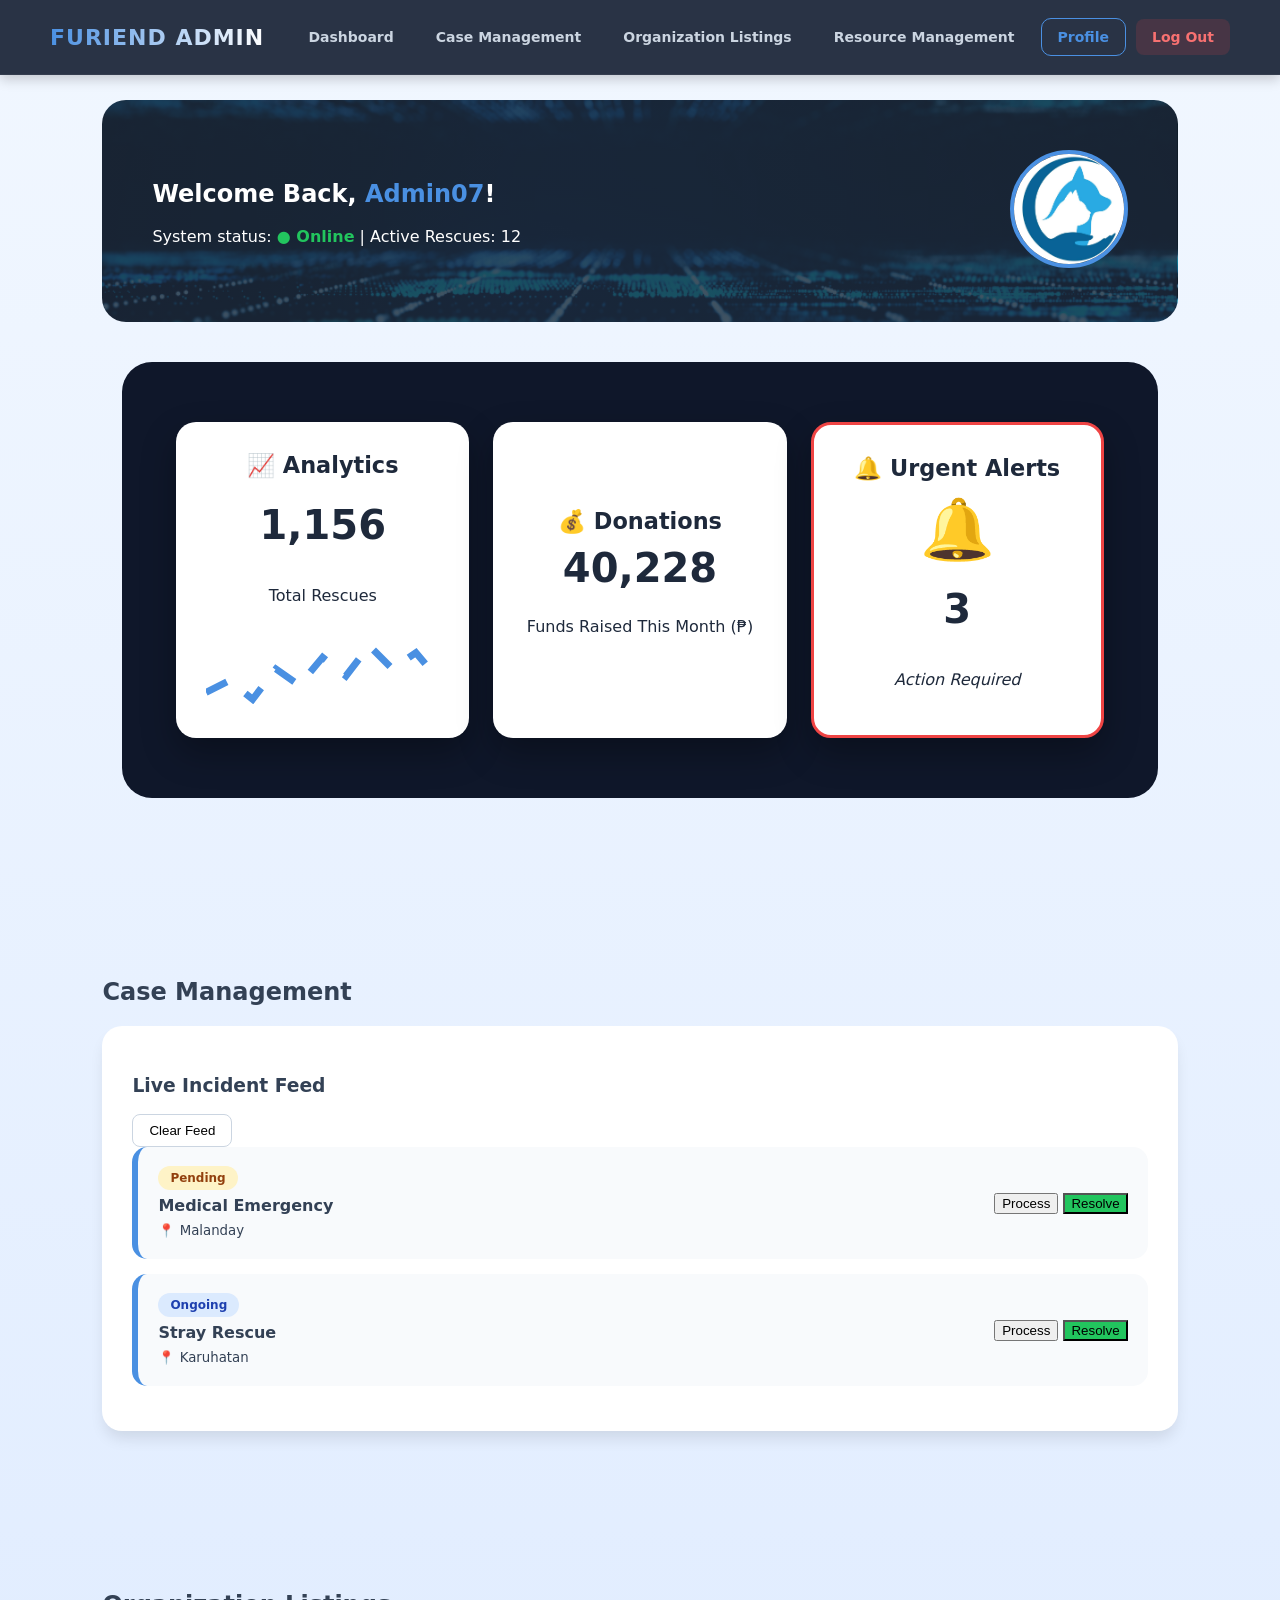
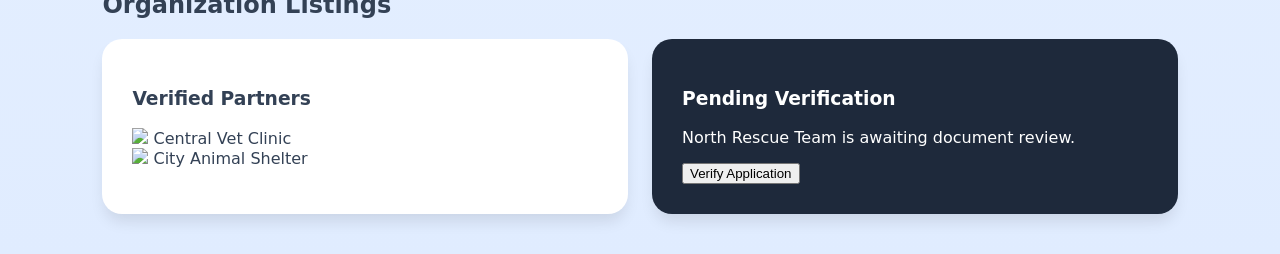
==== Furiend/admin.html @ 3857cb43 "Add files via upload" ====
<!DOCTYPE html>
<html lang="en">
<head>
    <meta charset="UTF-8">
    <meta name="viewport" content="width=device-width, initial-scale=1.0">
    <title>Furiend | Admin Dashboard</title>
  
    <link rel="stylesheet" href="demostyle.css">
    <link rel="stylesheet" href="adminstyle.css">
</head>
<body>

<nav id="navbar">
    <div class="logo">FURIEND ADMIN</div>

    <div class="nav-links">
        <a href="#dashboard">Dashboard</a>
        <a href="#cases">Case Management</a>
        <a href="#org">Organization Listings</a>
        <a href="#resources">Resource Management</a>
        <a onclick="openModal()" class="profile-btn">Profile</a>
        <a href="index.html" class="logout">Log Out</a>
    </div>
</nav>

<section id="dashboard" class="animate-fade">
    
    <div class="admin-hero" style="background-image: linear-gradient(rgba(30, 41, 59, 0.8), rgba(30, 41, 59, 0.8)), url('Media/hero.png'); background-size: cover; background-position: center;">
        <div class="hero-text">
          
            <h1>Welcome Back, <span style="color: var(--primary);">Admin07</span>!</h1>
            <p>System status: <span class="status-indicator">● Online</span> | Active Rescues: 12</p>
        </div>
        <div class="hero-avatar">
      
            <img src="Media/logo.jpg" alt="Admin Avatar">
        </div>
    </div>


 <div class="admin-stats-container">
    <div class="grid admin-stats-grid">
        
        <!-- Analytics Card -->
        <div class="card stat-card pro-card float-anim" style="--accent: #4a90e2;">
            <div class="pro-card-header">
                <h2>📈 Analytics</h2>
            </div>
            <div class="stat-number" data-target="1284">0</div>
            <p>Total Rescues</p>
            <div class="analytics-graph">
                <svg viewBox="0 0 100 30">
                    <path class="graph-path-infinite" d="M0,25 L10,20 L20,28 L30,15 L40,22 L50,10 L60,18 L70,5 L80,15 L90,8 L100,20" fill="none" stroke="var(--accent)" stroke-width="3"/>
                </svg>
            </div>
        </div>
        
        <!-- Donations Card (Fixed Animation) -->
        <div class="card stat-card pro-card centered-content" style="--accent: #facc15;">
            <div class="particle-box">
                <span class="hollow-yellow"></span>
                <span class="hollow-yellow"></span>
                <span class="hollow-yellow"></span>
                <span class="hollow-yellow"></span>
                <span class="hollow-yellow"></span>
            </div>
            <div class="pro-card-header">
                <h2>💰 Donations</h2>
            </div>
            <div class="stat-number" data-target="45200">0</div>
            <p>Funds Raised This Month (₱)</p>
        </div>
        
        <!-- Alerts Card -->
        <div class="card stat-card pro-card alert-active pulse-red" onclick="location.href='#cases'" style="--accent: #ef4444;">
            <div class="pro-card-header">
                <h2>🔔 Urgent Alerts</h2>
            </div>
            <div class="bell-box">
                <div class="ringing-bell">🔔</div>
            </div>
            <div class="stat-number" data-target="3">0</div>
            <p><i>Action Required</i></p>
        </div>
        
    </div>
</div>
</section>

<section id="cases" class="animate-fade">
    <div class="section-header">
        <h2>Case Management</h2>
    </div>
    <div class="card">
        <div class="card-title-bar">
            <h3>Live Incident Feed</h3>
            <button class="btn-outline" onclick="clearReports()">Clear Feed</button>
        </div>
        <div id="reportList">
            <!-- Reports injected via adminscript.js -->
        </div>
    </div>
</section>

<section id="org" class="animate-fade">
    <h2>Organization Listings</h2>
    <div class="grid">
        <div class="card">
            <h3>Verified Partners</h3>
            <div class="partner-list">
                <div class="partner-item">
                    <img src="Media/placeholder.jpg" class="partner-img">
                    <span>Central Vet Clinic</span>
                </div>
                <div class="partner-item">
                    <img src="Media/placeholder.jpg" class="partner-img">
                    <span>City Animal Shelter</span>
                </div>
            </div>
        </div>
        <div class="card dark-card">
            <h3>Pending Verification</h3>
            <p>North Rescue Team is awaiting document review.</p>
            <button class="btn">Verify Application</button>
        </div>
    </div>
</section>

<div class="modal" id="adminProfileModal">
    <div class="modal-content animate-fade">
        <h2>Admin Settings</h2>
        <div class="modal-body">
            <label>Full Name</label>
            <input type="text" value="Juan Dela Cruz">
            <label>Admin Access Level</label>
            <input type="text" value="Super Administrator" disabled>
        </div>
        <div class="modal-footer">
            <button class="btn" onclick="closeAdminModal()">Save</button>
            <button class="btn-text" onclick="closeAdminModal()">Cancel</button>
        </div>
    </div>
</div>

<div id="profileModal" class="modal">
    <div class="modal-content">
        <h2>Admin Profile</h2>

        <h4>Organization Info</h4>
        <input type="text" value="Furiend Admin" style="width:100%;padding:10px;margin:10px 0;">

        <h4>Settings</h4>
        <label><input type="checkbox" checked> Enable Alerts</label><br>
        <label><input type="checkbox"> Email Notifications</label>

        <br><br>
        <button class="btn" onclick="closeModal()">Close</button>
    </div>
</div>

<script src="adminscript.js"></script>
</body>
</html>
---- Furiend/demostyle.css ----
:root {
            --primary-blue: #4a90e2; 
            --dim-blue: #1e293b; 
            --light-blue: #f0f7ff;
            --border-blue: #d1e3f8;
            --text-dark: #334155;
            --text-muted: #64748b;
            --white: #ffffff;
            --bg-mono-blue: #f1f7ff; 
            --success-green: #22c55e;
            --warning-amber: #f59e0b;
        }

        html { scroll-behavior: smooth; scroll-padding-top: 80px; }

        body {
            margin: 0;
            font-family: 'Inter', system-ui, -apple-system, sans-serif;
            background: linear-gradient(180deg, var(--bg-mono-blue) 0%, #e0ecff 100%);
            color: var(--text-dark);
        }

        nav {
            display: flex; justify-content: space-between; align-items: center;
            padding: 0 5%; height: 80px; background: var(--dim-blue);
            position: fixed; width: 100%; top: 0; z-index: 2000; box-sizing: border-box;
        }
        .brand { display: flex; flex-direction: column; }
        .logo-main { font-size: 24px; font-weight: 800; color: var(--white); letter-spacing: 1px; line-height: 1; }
        .logo-sub { font-size: 10px; color: var(--primary-blue); font-weight: 700; text-transform: uppercase; letter-spacing: 2px; }

        .nav-links { display: flex; gap: 10px; align-items: center; }
        .nav-links a {
            padding: 10px 15px; text-decoration: none;
            color: #cbd5e1; font-weight: 600; font-size: 13px; transition: 0.3s; border-radius: 8px;
        }
        .nav-links a:hover { color: var(--white); background: rgba(255, 255, 255, 0.05); }
        .profile-trigger { color: var(--primary-blue) !important; cursor: pointer; border: 1px solid var(--primary-blue); }

        .hero-slider {
            margin-top: 80px; height: 450px;
            position: relative; overflow: hidden;
            display: flex; align-items: center; justify-content: center;
        }
        .hero-slide {
            position: absolute; top: 0; left: 0; width: 100%; height: 100%;
            background-size: cover; background-position: center;
            opacity: 0; transition: opacity 1.2s ease-in-out;
            display: flex; align-items: center; justify-content: center;
        }
        .hero-slide.active { opacity: 1; }
        .hero-slide::after {
            content: ''; position: absolute; top: 0; left: 0; width: 100%; height: 100%;
            background: rgba(255, 255, 255, 0.4);
        }
        .hero-content { position: relative; z-index: 5; text-align: center; }
        .hero-content h1 { font-size: 48px; color: var(--dim-blue); font-weight: 900; margin: 0; }

        .action-grid {
            display: grid; grid-template-columns: repeat(4, 1fr);
            gap: 20px; width: 90%; max-width: 1200px;
            margin: -60px auto 60px; position: relative; z-index: 100;
        }
        .a-card {
            background: var(--white); border-radius: 20px; padding: 25px;
            box-shadow: 0 15px 35px rgba(0,0,0,0.08); border: 1px solid var(--border-blue);
            text-align: center; text-decoration: none; color: inherit; transition: 0.4s;
        }
        .a-card:hover { transform: translateY(-10px); border-color: var(--primary-blue); box-shadow: 0 10px 30px rgba(74, 144, 226, 0.3); }

        .carousel-section {
    background-color: var(--dim-blue); /* Or #1e293b to match your nav */
    padding: 60px 0;
    color: white; /* This makes your H2 and text white automatically */
}

.carousel-section h2 {
    color: white !important; /* Forces the title to be white on the dark bg */
}
        .carousel-container { display: flex; justify-content: center; align-items: center; position: relative; }
        .carousel-track-wrapper { width: 500px; }
        .carousel-track { display: flex; transition: 0.6s cubic-bezier(0.23, 1, 0.32, 1); }
        
        .slide { 
            min-width: 460px; margin: 0 20px; background: var(--white); 
            border-radius: 25px; opacity: 0.3; transform: scale(0.8); transition: 0.5s; overflow: hidden;
            box-shadow: 0 10px 30px rgba(0,0,0,0.05);
        }
        .slide.active { opacity: 1; transform: scale(1); box-shadow: 0 20px 50px rgba(0,0,0,0.15); }
        
        .slide-header { padding: 15px 20px; display: flex; align-items: center; gap: 15px; border-bottom: 1px solid #f1f5f9; }
        .pfp-container { width: 45px; height: 45px; border-radius: 50%; overflow: hidden; border: 2px solid var(--primary-blue); }
        .pfp-container img { width: 100%; height: 100%; object-fit: cover; }
        
        .slide-img-main { width: 100%; height: 320px; object-fit: cover; }
        .slide-content { padding: 20px; font-size: 14px; color: var(--text-dark); min-height: 100px; }
        
        .social-bar { display: flex; justify-content: space-around; padding: 15px; border-top: 1px solid #f1f5f9; }
        .social-btn { background: none; border: none; color: var(--text-muted); font-weight: 700; cursor: pointer; font-size: 13px; }
        .social-btn:hover { color: var(--primary-blue); }
        .side-btn {
    position: absolute;
    top: 50%;
    transform: translateY(-50%);
    background: rgba(255, 255, 255, 0.1); /* Subtle glass effect */
    border: 1px solid rgba(255, 255, 255, 0.3);
    width: 50px;
    height: 50px;
    border-radius: 50%;
    cursor: pointer;
    z-index: 10;
    
    /* The Arrow Color */
    color: white; 
    font-size: 24px;
    display: flex;
    align-items: center;
    justify-content: center;
    transition: all 0.3s ease;
}

.side-btn:hover {
    background: white;
    color: var(--dim-blue); /* Flips colors when you hover */
}

        .section-container { padding: 80px 10%; }
        .flex-grid { display: grid; grid-template-columns: 1.2fr 0.8fr; gap: 30px; }
        .ui-card { background: var(--white); padding: 30px; border-radius: 25px; border: 1px solid var(--border-blue); box-shadow: 0 10px 20px rgba(0,0,0,0.03); }
        .input-field { width: 100%; padding: 12px; border: 2px solid var(--border-blue); border-radius: 12px; margin: 10px 0; box-sizing: border-box; font-family: inherit; }
        .btn-main { background: var(--primary-blue); color: white; border: none; padding: 15px 30px; border-radius: 50px; font-weight: 700; cursor: pointer; transition: 0.3s; }

        .report-history-item { display: flex; gap: 15px; padding: 15px; border-radius: 15px; background: rgba(255,255,255,0.05); border: 1px solid rgba(255,255,255,0.1); margin-bottom: 12px; align-items: center; }
        .history-thumb { width: 65px; height: 65px; border-radius: 12px; background-size: cover; background-position: center; border: 1px solid var(--primary-blue); }
        .status-badge { font-size: 10px; padding: 4px 8px; border-radius: 20px; font-weight: 800; text-transform: uppercase; }
        .status-complete { background: var(--success-green); color: white; }
        .status-ongoing { background: var(--warning-amber); color: white; }

        .modal { display: none; position: fixed; top: 0; left: 0; width: 100%; height: 100%; background: rgba(30, 41, 59, 0.85); z-index: 3000; justify-content: center; align-items: center; }
        .modal-content { background: var(--white); width: 900px; height: 600px; border-radius: 30px; display: flex; overflow: hidden; animation: zoomIn 0.3s ease; }
        @keyframes zoomIn { from { transform: scale(0.9); opacity: 0; } to { transform: scale(1); opacity: 1; } }
        .modal-sidebar { width: 250px; background: var(--light-blue); padding: 30px; border-right: 1px solid var(--border-blue); }
        .modal-body { flex: 1; padding: 40px; overflow-y: auto; }
        .m-nav { padding: 12px 20px; cursor: pointer; border-radius: 12px; margin-bottom: 8px; font-weight: 600; color: var(--text-muted); font-size: 14px; }
        .m-nav.active { background: var(--primary-blue); color: white; }

        .file-upload-zone {
            border: 2px dashed var(--border-blue); border-radius: 15px;
            padding: 30px; text-align: center; background: var(--light-blue);
            cursor: pointer; margin: 10px 0; transition: 0.3s;
        }
        .file-upload-zone:hover { border-color: var(--primary-blue); background: #eef6ff; }
		
		 /* UPDATED LARGER NAVIGATION CARDS */
    .dir-big-nav {
        background: var(--white); 
        border: 2px solid var(--border-blue);
        width: 210px; /* Increased from 170px */
        height: 180px; /* Increased from 150px */
        border-radius: 40px; /* More rounded */
        display: flex; 
        flex-direction: column; 
        align-items: center; 
        justify-content: center;
        text-align: center; 
        cursor: pointer; 
        transition: 0.3s cubic-bezier(0.4, 0, 0.2, 1);
        box-shadow: 0 4px 10px rgba(0,0,0,0.05);
    }
    
    .dir-big-nav:hover {
        transform: translateY(-8px);
        border-color: var(--primary-blue);
        box-shadow: 0 15px 30px rgba(74,144,226,0.15);
    }

    .dir-big-nav.active { 
        background: var(--primary-blue); 
        color: white; 
        border-color: var(--primary-blue); 
        transform: translateY(-8px) scale(1.05); 
        box-shadow: 0 20px 40px rgba(74,144,226,0.3); 
    }

    /* RETAINED UTILITY STYLES */
    .emergency-detail { background: #fff; border-radius: 20px; padding: 20px; border: 1px solid var(--border-blue); cursor: pointer; margin-bottom: 10px; }
    .emergency-detail summary { font-weight: 800; font-size: 16px; color: var(--dim-blue); outline: none; list-style: none; display: flex; justify-content: space-between; align-items: center; }
    .emergency-detail summary::after { content: '▼'; font-size: 12px; opacity: 0.5; }
    .emergency-detail[open] summary::after { content: '▲'; }
    .emergency-inner { margin-top: 15px; padding-top: 15px; border-top: 1px solid #f1f5f9; }
    .adoption-card { background: var(--white); border-radius: 18px; border: 1px solid var(--border-blue); overflow: hidden; }
    .pet-img-placeholder { width: 100%; aspect-ratio: 1.1/1; background-size: cover; background-position: center; background-color: #eee; }
    .location-item { display: flex; align-items: center; gap: 15px; padding: 15px; background: var(--white); border-radius: 20px; border: 1px solid var(--border-blue); }
    .loc-img { width: 85px; height: 85px; border-radius: 15px; background-size: cover; border: 1px solid #eee; }
    .small-action-btn { background: var(--light-blue); color: var(--primary-blue); border: none; padding: 8px 14px; border-radius: 10px; font-size: 11px; font-weight: 700; cursor: pointer; }
    .small-label { font-weight: 700; font-size: 10px; color: var(--text-muted); margin-bottom: 5px; display: block; }
    .promise-box { background: #f8fafc; padding: 15px; border-radius: 12px; margin: 15px 0; border: 1px solid var(--border-blue); display: flex; gap: 10px; font-size: 12px; line-height: 1.4; }
	
	/* COMPONENT STYLING */
    .don-nav-card {
        background: var(--white); border: 2px solid var(--border-blue);
        width: 170px; height: 155px; border-radius: 35px;
        display: flex; flex-direction: column; align-items: center; justify-content: center;
        cursor: pointer; transition: 0.4s cubic-bezier(0.175, 0.885, 0.32, 1.275);
    }
    .don-nav-card .icon { font-size: 40px; margin-bottom: 10px; transition: 0.3s; }
    .don-nav-card .nav-text { font-weight: 800; font-size: 15px; color: var(--text-dark); line-height: 1.1; }
    
    .don-nav-card:hover { transform: translateY(-10px); border-color: var(--primary-blue); box-shadow: 0 15px 30px rgba(0,0,0,0.08); }
    .don-nav-card.active { background: var(--primary-blue); border-color: var(--primary-blue); transform: scale(1.05); }
    .don-nav-card.active .nav-text { color: white; }

    .form-badge { font-size: 10px; font-weight: 800; background: var(--light-blue); color: var(--primary-blue); padding: 4px 10px; border-radius: 10px; }
    .spec-comment-area { display: none; background: #fff5f5; border: 1.5px dashed #feb2b2; padding: 20px; border-radius: 20px; margin-bottom: 20px; animation: slideDown 0.3s; }
    .loader-circle { border: 4px solid #f3f3f3; border-top: 4px solid var(--primary-blue); border-radius: 50%; width: 50px; height: 50px; animation: spin 1s linear infinite; }
    @keyframes spin { 0% { transform: rotate(0deg); } 100% { transform: rotate(360deg); } }
	 /* COMPONENT SPECIFIC STYLES */
    .m-nav {
        padding: 14px 18px;
        border-radius: 15px;
        cursor: pointer;
        font-weight: 700;
        color: var(--text-muted);
        transition: 0.3s;
        margin-bottom: 5px;
        font-size: 14px;
    }
    .m-nav:hover { background: #f1f5f9; color: var(--primary-blue); }
    .m-nav.active { background: var(--primary-blue); color: white; box-shadow: 0 5px 15px rgba(59, 130, 246, 0.2); }

    .stat-card {
        background: #f8fafc;
        border: 1px solid var(--border-blue);
        padding: 15px;
        border-radius: 20px;
        text-align: center;
    }

    .skill-tag {
        background: var(--light-blue);
        color: var(--primary-blue);
        padding: 6px 12px;
        border-radius: 30px;
        font-size: 12px;
        font-weight: 800;
        border: 1px solid var(--border-blue);
    }

    .benefit-item {
        background: #f0fdf4;
        border: 1px solid #bbf7d0;
        padding: 12px;
        border-radius: 12px;
        font-size: 13px;
        font-weight: 600;
        color: #166534;
    }

    .setting-row {
        display: flex;
        justify-content: space-between;
        align-items: center;
        padding: 18px 0;
        border-bottom: 1px solid #f1f5f9;
    }

    .toggle-switch {
        width: 45px;
        height: 22px;
        cursor: pointer;
    }

    .btn-secondary {
        background: white;
        border: 2px solid var(--border-blue);
        padding: 12px;
        border-radius: 15px;
        font-weight: 800;
        cursor: pointer;
        transition: 0.3s;
    }
    .btn-secondary:hover { background: #f8fafc; }
	
	.adoption-grid {
    display: grid;
    grid-template-columns: repeat(auto-fill, minmax(200px, 1fr));
    gap: 20px;
    padding: 20px 0;
}

.adoption-card {
    background: white;
    border-radius: 15px;
    overflow: hidden;
    box-shadow: 0 4px 15px rgba(0,0,0,0.05);
    border: 1px solid #f0f0f0;
    transition: transform 0.3s ease;
}

.adoption-card:hover {
    transform: translateY(-5px);
}

.pet-img-placeholder {
    height: 150px;
    background-size: cover;
    background-position: center;
}

.phone-container {
    width: 300px;
    height: 600px;
    background: #111;
    border-radius: 40px;
    padding: 10px;
    border: 4px solid #333;
    position: relative;
    color: white;
}

.phone-screen {
    background: linear-gradient(to bottom, #1e293b, #0f172a);
    width: 100%;
    height: 100%;
    border-radius: 30px;
    display: flex;
    flex-direction: column;
    justify-content: space-around;
    align-items: center;
    padding: 40px 20px;
}

.caller-id h2 { margin: 10px 0 5px; }
.caller-id p { color: #94a3b8; font-family: monospace; }

.phone-icons {
    display: grid;
    grid-template-columns: repeat(3, 1fr);
    gap: 20px;
    width: 100%;
}

.icon-circle {
    display: flex;
    flex-direction: column;
    align-items: center;
    font-size: 24px;
    cursor: pointer;
}

.icon-circle small { font-size: 10px; margin-top: 5px; color: #94a3b8; }
.icon-circle.active { color: #22c55e; }

.end-call-btn {
    width: 65px;
    height: 65px;
    background: #ef4444;
    border: none;
    border-radius: 50%;
    color: white;
    font-size: 24px;
    cursor: pointer;
    transition: 0.3s;
}

.end-call-btn:hover { transform: scale(1.1); background: #dc2626; }

.phone-container {
    width: 320px;
    height: 600px;
    background: #000;
    border-radius: 45px;
    padding: 12px;
    box-shadow: 0 0 50px rgba(0,0,0,0.5);
    border: 4px solid #333;
}

.phone-screen {
    background: linear-gradient(180deg, #1e293b 0%, #0f172a 100%);
    width: 100%;
    height: 100%;
    border-radius: 35px;
    display: flex;
    flex-direction: column;
    justify-content: space-between;
    padding: 50px 20px;
    color: white;
    text-align: center;
}

/* Caller Profile Pic Area */
.pfp-ring {
    width: 90px;
    height: 90px;
    background: white;
    border-radius: 50%;
    margin: 0 auto 15px;
    overflow: hidden;
    display: flex;
    align-items: center;
    justify-content: center;
}
.pfp-ring img { width: 70%; height: auto; }

/* Grid of Icons */
.phone-icon-grid {
    display: grid;
    grid-template-columns: repeat(3, 1fr);
    gap: 30px 10px;
    margin-top: 20px;
}

.call-option {
    display: flex;
    flex-direction: column;
    align-items: center;
    gap: 8px;
    cursor: pointer;
}

.icon-circle {
    width: 55px;
    height: 55px;
    background: rgba(255, 255, 255, 0.1);
    border-radius: 50%;
    display: flex;
    align-items: center;
    justify-content: center;
    font-size: 22px;
    transition: 0.2s;
}

.call-option span {
    font-size: 11px;
    color: #94a3b8;
    text-transform: lowercase;
}

.call-option:hover .icon-circle {
    background: rgba(255, 255, 255, 0.2);
}

/* Video Toggle Highlight */
.active-green .icon-circle {
    background: #22c55e !important;
    color: white;
}

/* Red End Button */
.end-call-btn {
    background: #ef4444;
    color: white;
    border: none;
    width: 70px;
    height: 70px;
    border-radius: 50%;
    font-size: 28px;
    cursor: pointer;
    transition: 0.3s;
    box-shadow: 0 4px 15px rgba(239, 68, 68, 0.4);
}

.end-call-btn:hover {
    transform: scale(1.1);
    background: #dc2626;
}
.emergency-nav-container {
    display: flex;
    justify-content: center;
    gap: 20px;
    margin-bottom: 40px;
}

.emergency-btn {
    display: flex;
    align-items: center;
    gap: 15px;
    padding: 15px 25px;
    background: var(--white);
    border: 2px solid #e2e8f0;
    border-radius: 16px;
    cursor: pointer;
    transition: all 0.3s ease;
    width: 220px;
    text-align: left;
}

.emergency-btn .btn-icon {
    font-size: 24px;
    background: #f1f5f9;
    width: 50px;
    height: 50px;
    display: flex;
    align-items: center;
    justify-content: center;
    border-radius: 12px;
    transition: 0.3s;
}

.emergency-btn .btn-text strong {
    display: block;
    font-size: 16px;
    color: var(--dim-blue);
}

.emergency-btn .btn-text span {
    font-size: 12px;
    color: #64748b;
}

/* Hover Effect */
.emergency-btn:hover {
    border-color: var(--primary-blue);
    transform: translateY(-3px);
    box-shadow: 0 10px 20px rgba(0,0,0,0.05);
}

/* Active State (The Blue Look) */
.emergency-btn.active {
    border-color: var(--primary-blue);
    background: #f0f7ff;
    box-shadow: 0 10px 25px rgba(59, 130, 246, 0.1);
}

.emergency-btn.active .btn-icon {
    background: var(--primary-blue);
    color: white;
}

.emergency-btn.active .btn-text strong {
    color: var(--primary-blue);
}

.phone-container {
    width: 300px;
    height: 580px; /* Slightly shorter to ensure it fits screens */
    background: #000;
    border-radius: 45px;
    padding: 12px;
    border: 4px solid #333;
    display: flex;
    flex-direction: column;
}

/* Active states for the icons */
.call-option.active-green .icon-circle {
    background: #22c55e !important;
    color: white;
}

.call-option.active-blue .icon-circle {
    background: #3b82f6 !important;
    color: white;
}

.icon-circle {
    transition: all 0.2s ease; /* Makes the "light up" smooth */
}
#reporting .flex-grid {
    align-items: start; /* This is the "magic" line that stops the stretching */
}

/* Optional: Ensure the card has a nice internal flow */
.ui-card[style*="var(--dim-blue)"] {
    max-height: 500px; /* Adjust this to match your form's height */
    overflow-y: auto;  /* Adds a scrollbar if there are too many reports */
}
nav {
    display: flex;
    justify-content: space-between;
    align-items: center;
    padding: 15px 5%;
    background: var(--dim-blue); /* Sets it back to your dark color */
    box-shadow: 0 4px 12px rgba(0, 0, 0, 0.2);
    position: sticky;
    top: 0;
    z-index: 1000;
}

/* Logo Text Colors */
.brand .logo-main {
    color: white;
    font-weight: 700;
    font-size: 20px;
}

.brand .logo-sub {
    color: var(--primary-blue);
    font-size: 12px;
}

/* Nav Links Styling */
.nav-links a {
    text-decoration: none;
    color: rgba(255, 255, 255, 0.8); /* Faded white for unselected links */
    font-weight: 500;
    padding: 8px 12px;
    position: relative;
    transition: all 0.3s ease;
}

/* The Sliding Underline (Blue) */
.nav-links a::after {
    content: '';
    position: absolute;
    width: 0;
    height: 2px;
    bottom: 0;
    left: 12px; /* Aligns with the start of the text */
    background-color: var(--primary-blue);
    transition: width 0.3s ease;
}

/* Hover Effects */
.nav-links a:hover {
    color: white; /* Brighter white on hover */
}

.nav-links a:hover::after {
    width: calc(100% - 24px); /* Slides the line out to match text width */
}
/* Styling for the Logout button specifically */
.nav-links a[href="index.html"] {
    background: rgba(239, 68, 68, 0.15); /* Slightly darker red bg for visibility */
    color: #f87171 !important;
    border-radius: 8px;
}

.nav-links a[href="index.html"]:hover {
    background: #ef4444;
    color: white !important;
}

/* Disable the blue underline for the logout button */
.nav-links a[href="index.html"]::after {
    display: none;
}
/* 1. Remove padding from the dashboard section */
#dashboard.hero-slider {
    padding-top: 0 !important;
    margin-top: 0 !important;
}

/* 2. Remove the default browser margin from the H1 */
.hero-content h1 {
    margin-top: 0 !important;
    padding-top: 20px; /* Use padding instead of margin to move text down */
}

/* 3. Ensure the Nav has no bottom margin */
nav {
    margin-bottom: 0 !important;
}
---- Furiend/adminstyle.css ----
/* adminstyle.css */
:root {
    --primary: #4a90e2;
    --dark-bg: #1e293b;
    --card-shadow: 0 10px 15px -3px rgba(0, 0, 0, 0.1);
}

/* Base Styles */
section { padding: 100px 8% 40px; }

/* Animations */
@keyframes fadeInUp {
    from { opacity: 0; transform: translateY(30px); }
    to { opacity: 1; transform: translateY(0); }
}

.animate-fade {
    animation: fadeInUp 0.5s ease-out forwards;
}

/* Hero Banner */
.admin-hero {
    background: linear-gradient(135deg, var(--dark-bg) 0%, #334155 100%);
    color: white;
    padding: 50px;
    border-radius: 24px;
    display: flex;
    justify-content: space-between;
    align-items: center;
    margin-bottom: 40px;
}

.hero-avatar img {
    width: 110px;
    height: 110px;
    border-radius: 50%;
    border: 4px solid var(--primary);
    background-color: white; /* Ensures logo is visible if transparent */
    object-fit: cover; /* Prevents the logo from looking stretched */
}

.status-indicator { color: #22c55e; font-weight: bold; }

/* Dashboard Cards */
.grid {
    display: grid;
    grid-template-columns: repeat(auto-fit, minmax(280px, 1fr));
    gap: 24px;
}

.card {
    background: white;
    padding: 30px;
    border-radius: 20px;
    box-shadow: var(--card-shadow);
    transition: transform 0.3s ease;
}

.card:hover { transform: translateY(-8px); }

.stat-number {
    font-size: 40px;
    font-weight: 800;
    color: var(--dark-bg);
    margin: 10px 0;
}

/* Incident Feed */
.report {
    background: #f8fafc;
    padding: 20px;
    border-radius: 15px;
    margin-bottom: 15px;
    display: flex;
    justify-content: space-between;
    align-items: center;
    border-left: 6px solid var(--primary);
}

/* Status Pills */
.pill {
    padding: 5px 12px;
    border-radius: 20px;
    font-size: 12px;
    font-weight: 600;
}
.pill-pending { background: #fef3c7; color: #92400e; }
.pill-ongoing { background: #dbeafe; color: #1e40af; }
.pill-completed { background: #dcfce7; color: #166534; }

/* Buttons */
.btn-outline {
    background: transparent;
    border: 1px solid #cbd5e1;
    padding: 8px 16px;
    border-radius: 8px;
    cursor: pointer;
}

.dark-card { background: var(--dark-bg); color: white; }

nav{
    position:fixed;
    top:0;
    left:0;
    width:100%;
    height:75px;
    background:rgba(30,41,59,0.95);
    backdrop-filter: blur(10px);
    display:flex;
    justify-content:space-between;
    align-items:center;
    padding:0 50px;
    box-sizing:border-box;
    z-index:9999;
    border-bottom:1px solid rgba(255,255,255,0.05);
}

/* LOGO */
.logo{
    font-size:22px;
    font-weight:900;
    letter-spacing:1px;

    background: linear-gradient(90deg, #4a90e2, #ffffff, #4a90e2);
    background-size: 200% auto;

    -webkit-background-clip: text;
    -webkit-text-fill-color: transparent;

    animation: shine 3s linear infinite;
}

/* ANIMATION */
@keyframes shine{
    0% { background-position: 0% center; }
    100% { background-position: 200% center; }
}

.logo:hover{
    color:#4a90e2;
}

/* NAV LINKS CONTAINER */
.nav-links{
    display:flex;
    align-items:center;
    gap:10px;
}

/* LINKS */
.nav-links a{
    position:relative;
    color:#cbd5e1;
    text-decoration:none;
    font-size:14px;
    font-weight:600;
    padding:10px 16px;
    border-radius:10px;
    transition:all .3s ease;
}

/* HOVER EFFECT */
.nav-links a:hover{
    color:white;
    background:rgba(255,255,255,0.08);
    transform:translateY(-2px);
}

/* ACTIVE LINE ANIMATION */
.nav-links a::after{
    content:"";
    position:absolute;
    bottom:5px;
    left:50%;
    width:0%;
    height:2px;
    background:#4a90e2;
    transition:.3s;
    transform:translateX(-50%);
}

.nav-links a:hover::after{
    width:60%;
}

/* LOGOUT */
.logout{
    color:#ef4444 !important;
}

.logout:hover{
    background:rgba(239,68,68,0.15);
}

/* PROFILE BUTTON SPECIAL STYLE */
.profile-btn{
    border:1px solid #4a90e2;
    color:#4a90e2 !important;
}

.profile-btn:hover{
    background:#4a90e2;
    color:white !important;
}

/* OPTIONAL: SCROLL EFFECT */
nav.scrolled{
    height:65px;
    background:#1e293b;
}

.modal{
    display:none;
    position:fixed;
    top:0;
    left:0;
    width:100%;
    height:100%;
    background:rgba(0,0,0,0.6);
    justify-content:center;
    align-items:center;
    z-index:99999;
}

.modal-content{
    background:white;
    padding:30px;
    border-radius:20px;
    width:400px;
    animation: pop .3s ease;
}

/* POP ANIMATION */
@keyframes pop{
    from{ transform:scale(0.8); opacity:0; }
    to{ transform:scale(1); opacity:1; }
}
/* Container Background */
.admin-stats-container {
    background: #0f172a;
    padding: 60px 5%;
    border-radius: 30px;
    margin: 20px;
}

/* Scaled Down Pro Cards */
.pro-card {
    background: #ffffff !important;
    color: #1e293b !important;
    padding: 30px !important; /* Smaller than last time */
    border-radius: 20px;
    min-height: 250px; /* Reduced height */
    display: flex;
    flex-direction: column;
    justify-content: space-between;
    border: none;
    position: relative;
    overflow: hidden;
    box-shadow: 0 15px 35px rgba(0,0,0,0.3);
}

.pro-card-header h2 {
    font-size: 1.4rem; /* Slightly smaller title */
    font-weight: 800;
    margin: 0;
}

.stat-number {
    font-size: 2.5rem; /* Reduced from 3.2rem */
    font-weight: 900;
}

/* Centering Logic */
.centered-content {
    justify-content: center;
    align-items: center;
    text-align: center;
}

/* --- FIXED DONATION ANIMATION --- */
.particle-box {
    position: absolute;
    top: 0; left: 0; width: 100%; height: 100%;
    pointer-events: none;
    z-index: 1;
}

.hollow-yellow {
    position: absolute;
    top: -20px;
    width: 14px;
    height: 14px;
    border: 3px solid #facc15;
    background: transparent;
    border-radius: 50%;
    opacity: 0;
    animation: fall-yellow linear infinite;
}

/* Staggered starts so they are always moving */
.hollow-yellow:nth-child(1) { left: 10%; animation-duration: 3s; animation-delay: 0s; }
.hollow-yellow:nth-child(2) { left: 30%; animation-duration: 4s; animation-delay: 1s; }
.hollow-yellow:nth-child(3) { left: 50%; animation-duration: 2.5s; animation-delay: 0.5s; }
.hollow-yellow:nth-child(4) { left: 75%; animation-duration: 5s; animation-delay: 2s; }
.hollow-yellow:nth-child(5) { left: 90%; animation-duration: 3.5s; animation-delay: 1.5s; }

@keyframes fall-yellow {
    0% { transform: translateY(-20px) scale(0.5); opacity: 0; }
    20% { opacity: 0.8; }
    80% { opacity: 0.8; }
    100% { transform: translateY(300px) scale(1.2); opacity: 0; }
}

/* Other Restored Animations */
.float-anim { animation: float 4s ease-in-out infinite; }
@keyframes float {
    0%, 100% { transform: translateY(0); }
    50% { transform: translateY(-12px); }
}

.graph-path-infinite {
    stroke-dasharray: 10;
    animation: dash 5s linear infinite;
}
@keyframes dash { to { stroke-dashoffset: -200; } }

.ringing-bell {
    font-size: 60px; /* Scaled down slightly */
    animation: ring 0.6s infinite;
    transform-origin: top center;
}
@keyframes ring {
    0%, 100% { transform: rotate(0); }
    25% { transform: rotate(15deg); }
    75% { transform: rotate(-15deg); }
}

.pulse-red {
    border: 3px solid #ef4444 !important;
    animation: alert-glow 2s infinite;
}
@keyframes alert-glow {
    0% { box-shadow: 0 0 0 0 rgba(239, 68, 68, 0.4); }
    70% { box-shadow: 0 0 20px 10px rgba(239, 68, 68, 0); }
    100% { box-shadow: 0 0 0 0 rgba(239, 68, 68, 0); }
}
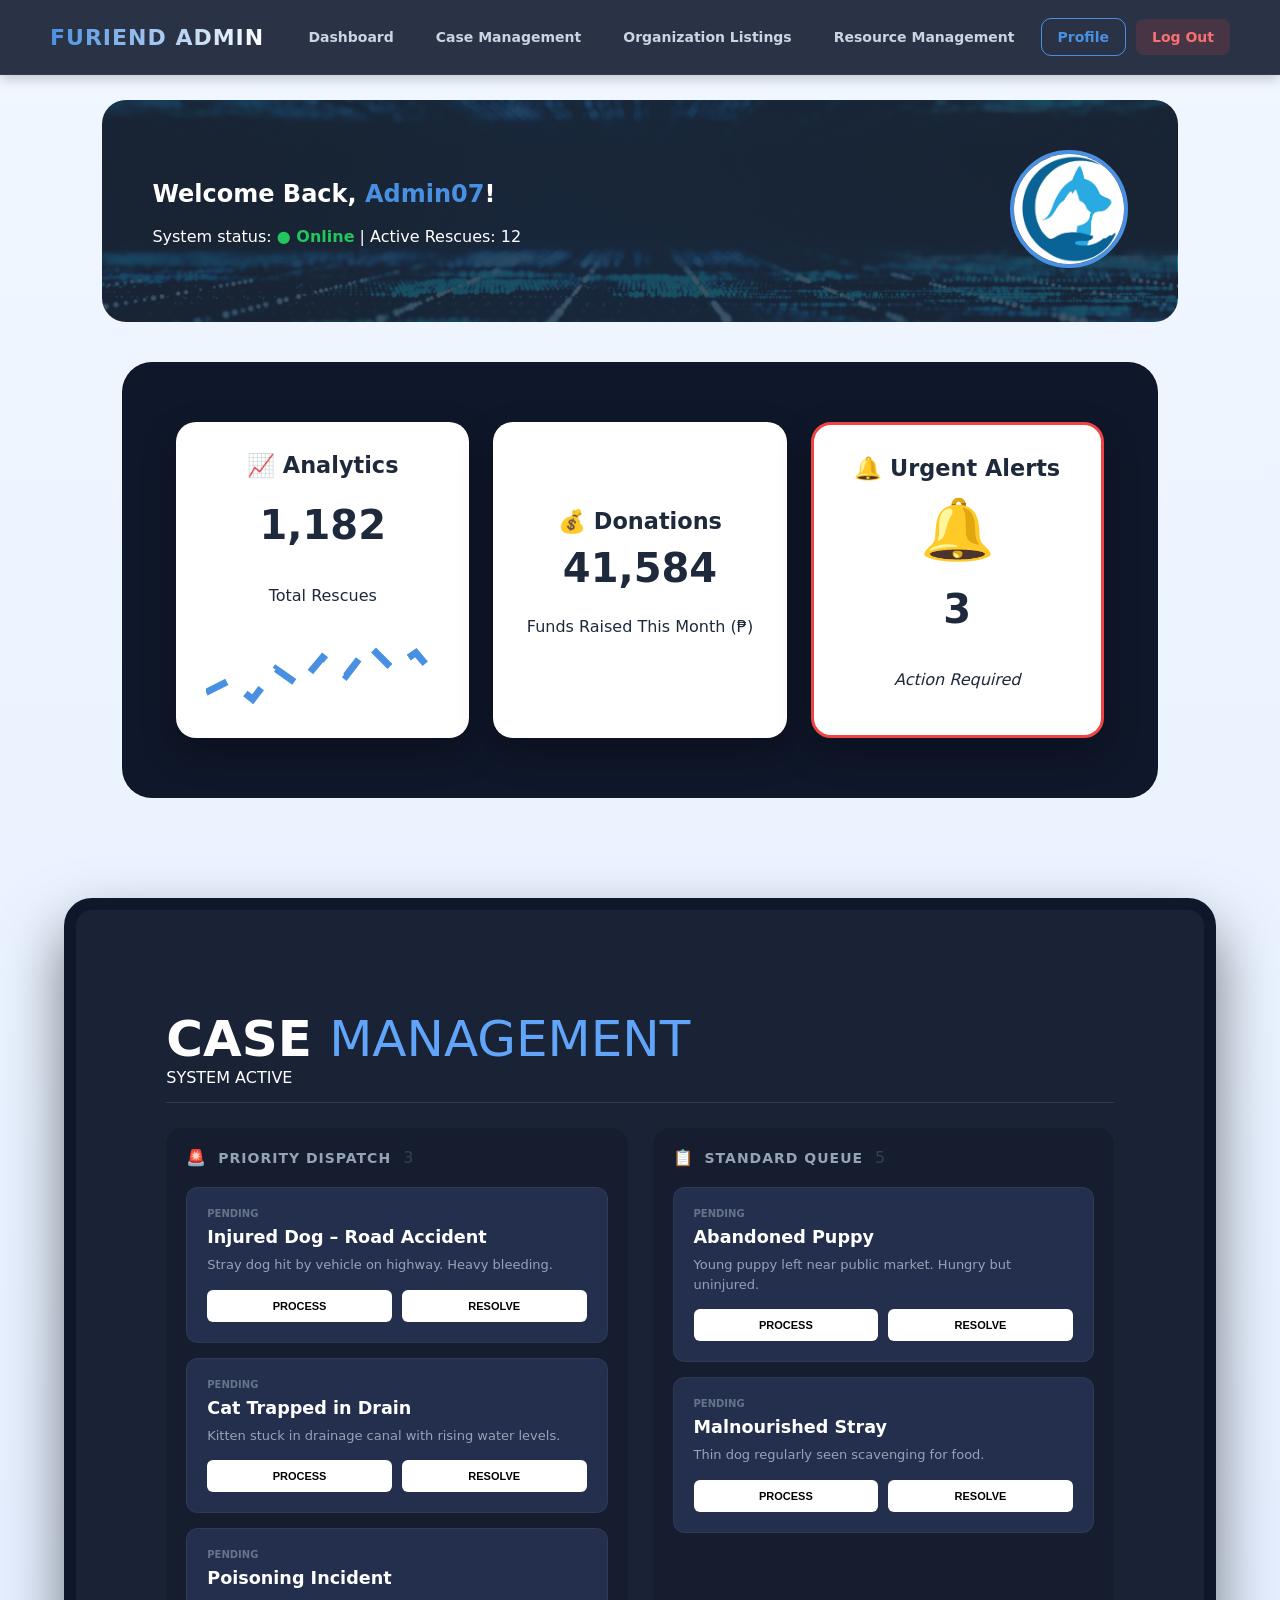
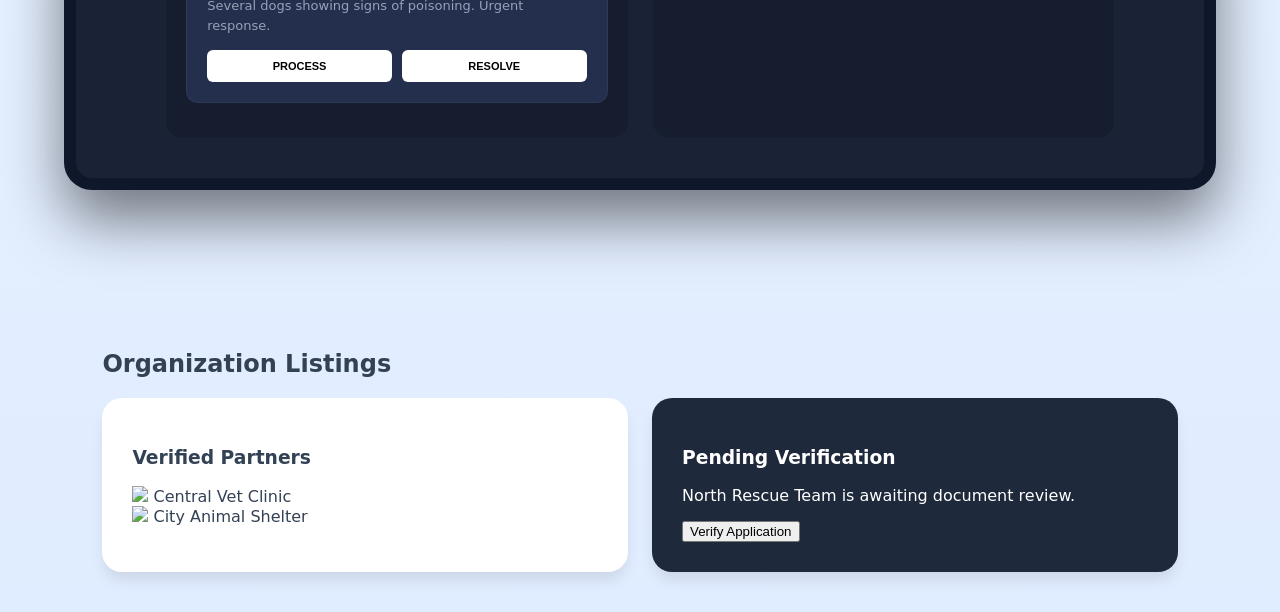
==== commit eb0cbd8f: "Add files via upload" ====
--- a/Furiend/admin.html
+++ b/Furiend/admin.html
@@ -41,7 +41,7 @@
  <div class="admin-stats-container">
     <div class="grid admin-stats-grid">
         
-        <!-- Analytics Card -->
+       
         <div class="card stat-card pro-card float-anim" style="--accent: #4a90e2;">
             <div class="pro-card-header">
                 <h2>📈 Analytics</h2>
@@ -55,7 +55,7 @@
             </div>
         </div>
         
-        <!-- Donations Card (Fixed Animation) -->
+        
         <div class="card stat-card pro-card centered-content" style="--accent: #facc15;">
             <div class="particle-box">
                 <span class="hollow-yellow"></span>
@@ -71,7 +71,7 @@
             <p>Funds Raised This Month (₱)</p>
         </div>
         
-        <!-- Alerts Card -->
+      
         <div class="card stat-card pro-card alert-active pulse-red" onclick="location.href='#cases'" style="--accent: #ef4444;">
             <div class="pro-card-header">
                 <h2>🔔 Urgent Alerts</h2>
@@ -87,20 +87,41 @@
 </div>
 </section>
 
-<section id="cases" class="animate-fade">
-    <div class="section-header">
-        <h2>Case Management</h2>
-    </div>
-    <div class="card">
-        <div class="card-title-bar">
-            <h3>Live Incident Feed</h3>
-            <button class="btn-outline" onclick="clearReports()">Clear Feed</button>
+<div class="command-shell" id="cases"> <!-- Navigation ID Fixed Here -->
+    <section class="dashboard-core">
+        <div class="header-main">
+            <div class="brand">
+                <h2 class="title">CASE <span class="light">MANAGEMENT</span></h2>
+                <div class="live-indicator active-glow" style="color: white;">
+    <span class="pulse green-pulse"></span> SYSTEM ACTIVE
+</div>
+            </div>
+            <div id="clockDisplay" class="clock"></div>
         </div>
-        <div id="reportList">
-            <!-- Reports injected via adminscript.js -->
+
+        <div class="dual-grid">
+            <!-- LEFT: PRIORITY -->
+            <div class="col priority-zone">
+                <div class="col-head">
+                    <span>🚨</span>
+                    <h3>PRIORITY DISPATCH</h3>
+                    <span class="count-tag red">3</span>
+                </div>
+                <div id="urgentReports" class="stack"></div>
+            </div>
+
+            <!-- RIGHT: STANDARD -->
+            <div class="col standard-zone">
+                <div class="col-head">
+                    <span>📋</span>
+                    <h3>STANDARD QUEUE</h3>
+                    <span class="count-tag blue">5</span>
+                </div>
+                <div id="reportList" class="stack"></div>
+            </div>
         </div>
-    </div>
-</section>
+    </section>
+</div>
 
 <section id="org" class="animate-fade">
     <h2>Organization Listings</h2>
--- a/Furiend/adminstyle.css
+++ b/Furiend/adminstyle.css
@@ -344,4 +344,111 @@
     0% { box-shadow: 0 0 0 0 rgba(239, 68, 68, 0.4); }
     70% { box-shadow: 0 0 20px 10px rgba(239, 68, 68, 0); }
     100% { box-shadow: 0 0 0 0 rgba(239, 68, 68, 0); }
+}
+/* --- CASE MANAGEMENT SECTION FIX --- */
+
+:root {
+    /* Colors matching your midnight theme */
+    --cmd-bg: #1a2236;
+    --cmd-card: #242f4d;
+    --cmd-text: #ffffff;
+    --cmd-accent: #60a5fa;
+    --cmd-urgent: #f87171;
+    --cmd-processing: #fbbf24;
+    --cmd-resolved: #34d399;
+}
+
+/* The "Shell" that creates the thick border */
+.command-shell {
+    background: var(--cmd-bg);
+    padding: 0px;
+    margin: 40px auto; /* Centering it */
+    border-radius: 28px;
+    border: 12px solid #0f172a; /* The thick dark border */
+    box-shadow: 0 30px 60px rgba(0,0,0,0.5);
+    width: 90%;
+    max-width: 1600px;
+    box-sizing: border-box;
+}
+
+.header-main {
+    display: flex;
+    justify-content: space-between;
+    align-items: center;
+    margin-bottom: 25px;
+    padding-bottom: 15px;
+    border-bottom: 1px solid rgba(255,255,255,0.1);
+}
+
+.title { font-size: 50px; font-weight: 900; color: #fff; margin: 0; }
+.title .light { font-weight: 200; color: var(--cmd-accent); }
+
+/* Force 2-Column Layout (Prevents Trifold) */
+.dual-grid {
+    display: grid;
+    grid-template-columns: 1fr 1fr;
+    gap: 25px;
+}
+
+/* Columns */
+.col {
+    background: rgba(0,0,0,0.15);
+    padding: 20px;
+    border-radius: 16px;
+}
+
+.col-head {
+    display: flex;
+    align-items: center;
+    gap: 12px;
+    margin-bottom: 20px;
+}
+
+.col-head h3 { font-size: 14px; letter-spacing: 1px; color: #94a3b8; margin: 0; }
+
+/* The Cards with Glow Hover */
+.case-card {
+    background: var(--cmd-card);
+    border-radius: 12px;
+    padding: 20px;
+    margin-bottom: 15px;
+    border: 1px solid rgba(255,255,255,0.05);
+    transition: all 0.3s ease;
+}
+
+/* Hover Effect */
+.case-card:hover {
+    transform: translateY(-5px);
+    border-color: var(--cmd-accent);
+    box-shadow: 0 0 25px rgba(96, 165, 250, 0.3);
+    background: #2d3b5e;
+}
+
+.case-card h4 { color: #fff; margin: 0 0 8px 0; font-size: 1.1rem; }
+.case-card p { color: #94a3b8; font-size: 13px; line-height: 1.5; margin: 0 0 15px 0; }
+
+/* Status Text Colors */
+.status-label { font-size: 10px; font-weight: 900; margin-bottom: 8px; display: block; }
+.s-pending { color: #64748b; }
+.s-processing { color: var(--cmd-processing); }
+.s-resolved { color: var(--cmd-resolved); }
+
+/* Instant Action Buttons */
+.btn-group { display: flex; gap: 10px; }
+.btn-group button {
+    flex: 1;
+    background: #ffffff;
+    color: #000;
+    border: none;
+    padding: 10px;
+    font-size: 11px;
+    font-weight: 800;
+    border-radius: 6px;
+    cursor: pointer;
+    transition: 0.2s;
+}
+
+.btn-group button:hover {
+    background: var(--cmd-accent);
+    color: #fff;
 }
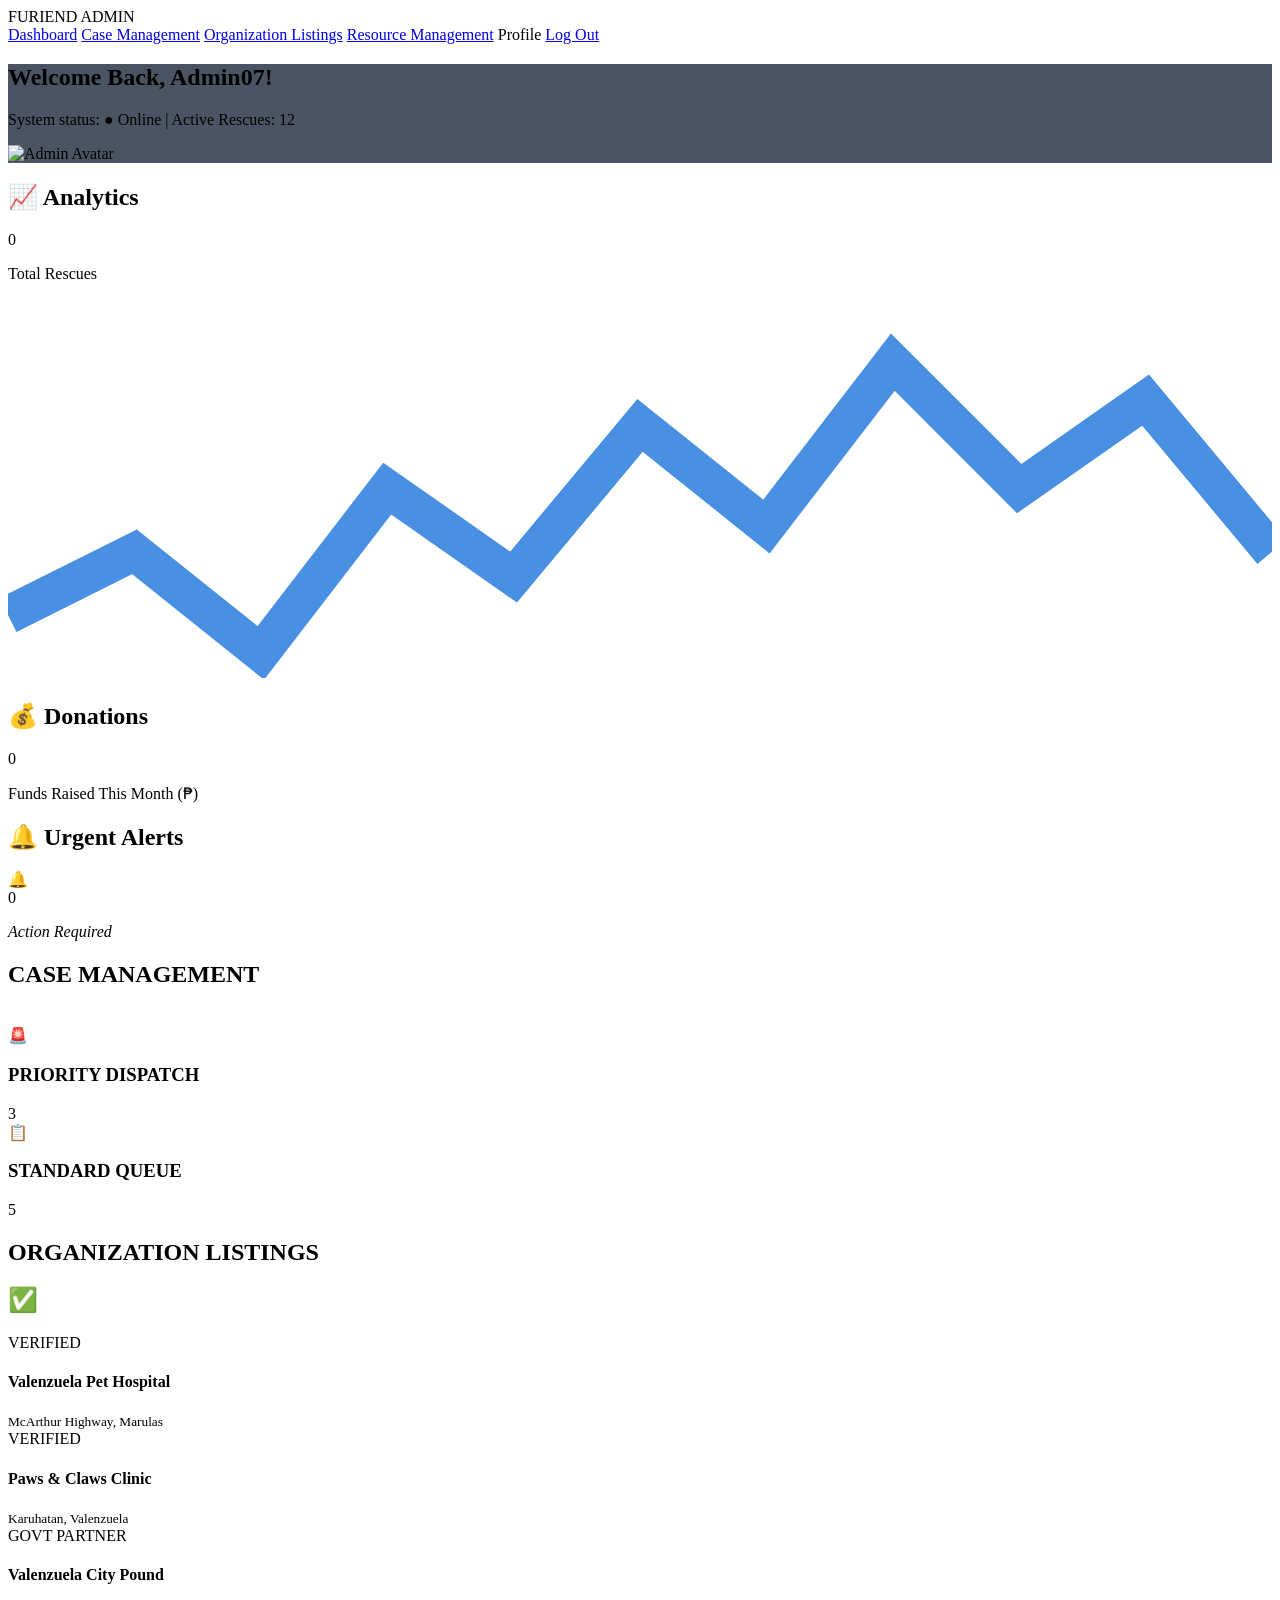
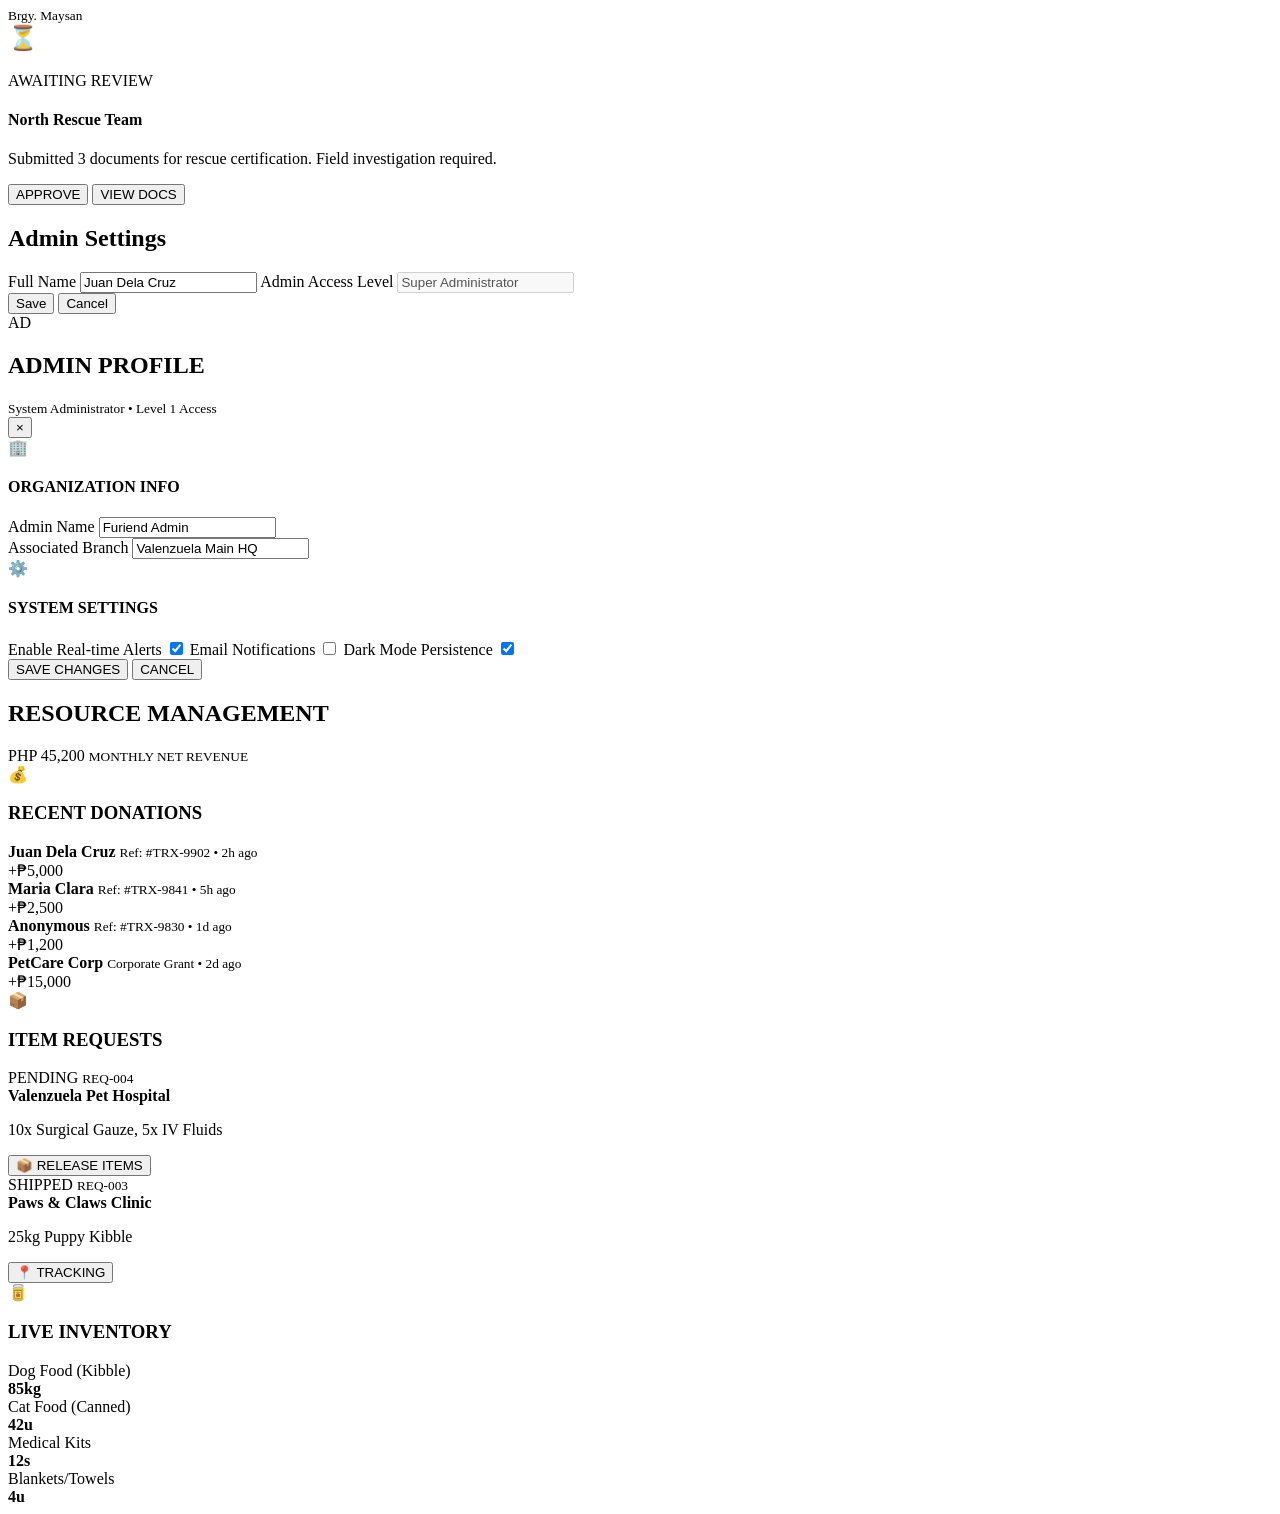
==== commit 1a32aeee: "Add files via upload" ====
--- a/Furiend/admin.html
+++ b/Furiend/admin.html
@@ -124,28 +124,77 @@
 </div>
 
 <section id="org" class="animate-fade">
-    <h2>Organization Listings</h2>
-    <div class="grid">
-        <div class="card">
-            <h3>Verified Partners</h3>
-            <div class="partner-list">
-                <div class="partner-item">
-                    <img src="Media/placeholder.jpg" class="partner-img">
-                    <span>Central Vet Clinic</span>
-                </div>
-                <div class="partner-item">
-                    <img src="Media/placeholder.jpg" class="partner-img">
-                    <span>City Animal Shelter</span>
-                </div>
-            </div>
-        </div>
-        <div class="card dark-card">
-            <h3>Pending Verification</h3>
-            <p>North Rescue Team is awaiting document review.</p>
-            <button class="btn">Verify Application</button>
+    <!-- Renamed to org-command-shell -->
+    <div class="org-command-shell">
+        <div class="org-header-main">
+            <h2 class="title">ORGANIZATION <span class="light">LISTINGS</span></h2>
+        </div>
+
+        <div class="org-dual-grid">
+            <!-- LEFT: VERIFIED PARTNERS -->
+<div class="col">
+    <div class="col-head" style="margin-bottom: 20px; display: flex; align-items: center; gap: 10px;">
+        <span style="font-size: 24px;">✅</span>
+        <h3 style="margin: 0; color: #fff; letter-spacing: 1px;">VERIFIED PARTNERS</h3>
+    </div>
+    
+    <div class="partner-scroll-area">
+        <!-- Clinic 1 -->
+        <div class="partner-item">
+            <div class="p-img" style="background-image: url('Media/clinic1.jpg');"></div>
+            <div class="p-info">
+                <span class="v-badge">VERIFIED</span>
+                <h4>Valenzuela Pet Hospital</h4>
+                <small>McArthur Highway, Marulas</small>
+            </div>
+        </div>
+
+        <!-- Clinic 2 -->
+        <div class="partner-item">
+            <div class="p-img" style="background-image: url('Media/clinic2.jpg');"></div>
+            <div class="p-info">
+                <span class="v-badge">VERIFIED</span>
+                <h4>Paws & Claws Clinic</h4>
+                <small>Karuhatan, Valenzuela</small>
+            </div>
+        </div>
+
+        <!-- Shelter 1 -->
+        <div class="partner-item">
+            <div class="p-img" style="background-image: url('Media/shelter1.jpg');"></div>
+            <div class="p-info">
+                <span class="v-badge">GOVT PARTNER</span>
+                <h4>Valenzuela City Pound</h4>
+                <small>Brgy. Maysan</small>
+            </div>
+        </div>
+    </div>
+</div>
+
+            <!-- RIGHT: PENDING VERIFICATION -->
+            <div class="col">
+                <div class="col-head" style="margin-bottom: 20px; display: flex; align-items: center; gap: 10px;">
+                    <span style="font-size: 24px;">⏳</span>
+                    <h3 style="margin: 0; color: #fff; letter-spacing: 1px;">PENDING VERIFICATION</h3>
+                </div>
+                
+                <div class="case-card pending-card" id="pending-org-1">
+                    <span class="status-label s-processing">AWAITING REVIEW</span>
+                    <h4>North Rescue Team</h4>
+                    <p>Submitted 3 documents for rescue certification. Field investigation required.</p>
+                    <div class="btn-group">
+                        <button class="approve-btn" onclick="approveOrg('North Rescue Team', 'pending-org-1')">APPROVE</button>
+                        <button class="deny-btn" onclick="viewDocuments('North Rescue Team')">VIEW DOCS</button>
+                    </div>
+                </div>
+            </div>
         </div>
     </div>
 </section>
+
+           
+
+
 
 <div class="modal" id="adminProfileModal">
     <div class="modal-content animate-fade">
@@ -164,20 +213,191 @@
 </div>
 
 <div id="profileModal" class="modal">
-    <div class="modal-content">
-        <h2>Admin Profile</h2>
-
-        <h4>Organization Info</h4>
-        <input type="text" value="Furiend Admin" style="width:100%;padding:10px;margin:10px 0;">
-
-        <h4>Settings</h4>
-        <label><input type="checkbox" checked> Enable Alerts</label><br>
-        <label><input type="checkbox"> Email Notifications</label>
-
-        <br><br>
-        <button class="btn" onclick="closeModal()">Close</button>
-    </div>
-</div>
+    <div class="profile-modal-content">
+        <!-- MODAL HEADER -->
+        <div class="profile-header">
+            <div class="profile-avatar">
+                <span>AD</span>
+            </div>
+            <div class="profile-title">
+                <h2>ADMIN <span class="light">PROFILE</span></h2>
+                <small>System Administrator • Level 1 Access</small>
+            </div>
+            <button class="close-x" onclick="closeModal()">&times;</button>
+        </div>
+
+        <!-- ORGANIZATION SECTION -->
+        <div class="profile-section">
+            <div class="sec-head">
+                <span class="icon">🏢</span>
+                <h4>ORGANIZATION INFO</h4>
+            </div>
+            <div class="input-group">
+                <label>Admin Name</label>
+                <input type="text" value="Furiend Admin" class="profile-input">
+            </div>
+            <div class="input-group">
+                <label>Associated Branch</label>
+                <input type="text" value="Valenzuela Main HQ" class="profile-input" readonly>
+            </div>
+        </div>
+
+        <!-- SETTINGS SECTION -->
+        <div class="profile-section">
+            <div class="sec-head">
+                <span class="icon">⚙️</span>
+                <h4>SYSTEM SETTINGS</h4>
+            </div>
+            <div class="settings-grid">
+                <label class="switch-container">
+                    <span>Enable Real-time Alerts</span>
+                    <input type="checkbox" checked>
+                    <span class="slider"></span>
+                </label>
+                <label class="switch-container">
+                    <span>Email Notifications</span>
+                    <input type="checkbox">
+                    <span class="slider"></span>
+                </label>
+                <label class="switch-container">
+                    <span>Dark Mode Persistence</span>
+                    <input type="checkbox" checked>
+                    <span class="slider"></span>
+                </label>
+            </div>
+        </div>
+
+        <!-- MODAL FOOTER -->
+        <div class="profile-footer">
+            <button class="btn-save" onclick="saveProfile()">SAVE CHANGES</button>
+            <button class="btn-cancel" onclick="closeModal()">CANCEL</button>
+        </div>
+    </div>
+</div>
+
+
+
+<section id="resources" class="animate-fade">
+    <div class="res-command-shell">
+        <div class="org-header-main">
+            <h2 class="title">RESOURCE <span class="light">MANAGEMENT</span></h2>
+            <div class="total-donations-pill">
+                <span class="currency">PHP</span> 45,200 
+                <small>MONTHLY NET REVENUE</small>
+            </div>
+        </div>
+
+        <div class="res-triple-grid">
+            <!-- COLUMN 1: DONATIONS LEDGER -->
+            <div class="res-col">
+                <div class="col-head">
+                    <span>💰</span>
+                    <h3>RECENT DONATIONS</h3>
+                </div>
+                <div class="res-list">
+                    <div class="res-item">
+                        <div class="donor-info">
+                            <b>Juan Dela Cruz</b>
+                            <small>Ref: #TRX-9902 • 2h ago</small>
+                        </div>
+                        <span class="amount">+₱5,000</span>
+                    </div>
+                    <div class="res-item">
+                        <div class="donor-info">
+                            <b>Maria Clara</b>
+                            <small>Ref: #TRX-9841 • 5h ago</small>
+                        </div>
+                        <span class="amount">+₱2,500</span>
+                    </div>
+                    <div class="res-item">
+                        <div class="donor-info">
+                            <b>Anonymous</b>
+                            <small>Ref: #TRX-9830 • 1d ago</small>
+                        </div>
+                        <span class="amount">+₱1,200</span>
+                    </div>
+                    <div class="res-item">
+                        <div class="donor-info">
+                            <b>PetCare Corp</b>
+                            <small>Corporate Grant • 2d ago</small>
+                        </div>
+                        <span class="amount">+₱15,000</span>
+                    </div>
+                </div>
+            </div>
+
+            <!-- COLUMN 2: DISTRIBUTION & LOGISTICS -->
+            <div class="res-col">
+                <div class="col-head">
+                    <span>📦</span>
+                    <h3>ITEM REQUESTS</h3>
+                </div>
+                <div class="res-list">
+                    <div class="req-card pending">
+    <div class="req-header">
+        <span class="tag-req">PENDING</span>
+        <small>REQ-004</small>
+    </div>
+    <b>Valenzuela Pet Hospital</b>
+    <p>10x Surgical Gauze, 5x IV Fluids</p>
+    <!-- Use process-btn for the blue action button -->
+    <button class="process-btn">📦 RELEASE ITEMS</button>
+</div>
+
+<!-- Example of a Shipped Item -->
+<div class="req-card completed">
+    <div class="req-header">
+        <span class="tag-req">SHIPPED</span>
+        <small>REQ-003</small>
+    </div>
+    <b>Paws & Claws Clinic</b>
+    <p>25kg Puppy Kibble</p>
+    <!-- Use view-btn for the gray tracking button -->
+    <button class="view-btn">📍 TRACKING</button>
+</div>
+                </div>
+            </div>
+
+            <!-- COLUMN 3: INVENTORY STOCK -->
+            <div class="res-col">
+                <div class="col-head">
+                    <span>🥫</span>
+                    <h3>LIVE INVENTORY</h3>
+                </div>
+                <div class="res-list">
+                    <div class="inv-item">
+                        <div class="inv-meta">
+                            <span>Dog Food (Kibble)</span>
+                            <div class="progress-bar"><div class="fill" style="width: 85%;"></div></div>
+                        </div>
+                        <b class="qty">85kg</b>
+                    </div>
+                    <div class="inv-item">
+                        <div class="inv-meta">
+                            <span>Cat Food (Canned)</span>
+                            <div class="progress-bar"><div class="fill warning" style="width: 30%;"></div></div>
+                        </div>
+                        <b class="qty">42u</b>
+                    </div>
+                    <div class="inv-item">
+                        <div class="inv-meta">
+                            <span>Medical Kits</span>
+                            <div class="progress-bar"><div class="fill" style="width: 60%;"></div></div>
+                        </div>
+                        <b class="qty">12s</b>
+                    </div>
+                    <div class="inv-item">
+                        <div class="inv-meta">
+                            <span>Blankets/Towels</span>
+                            <div class="progress-bar"><div class="fill danger" style="width: 10%;"></div></div>
+                        </div>
+                        <b class="qty">4u</b>
+                    </div>
+                </div>
+            </div>
+        </div>
+    </div>
+</section>
 
 <script src="adminscript.js"></script>
 </body>
